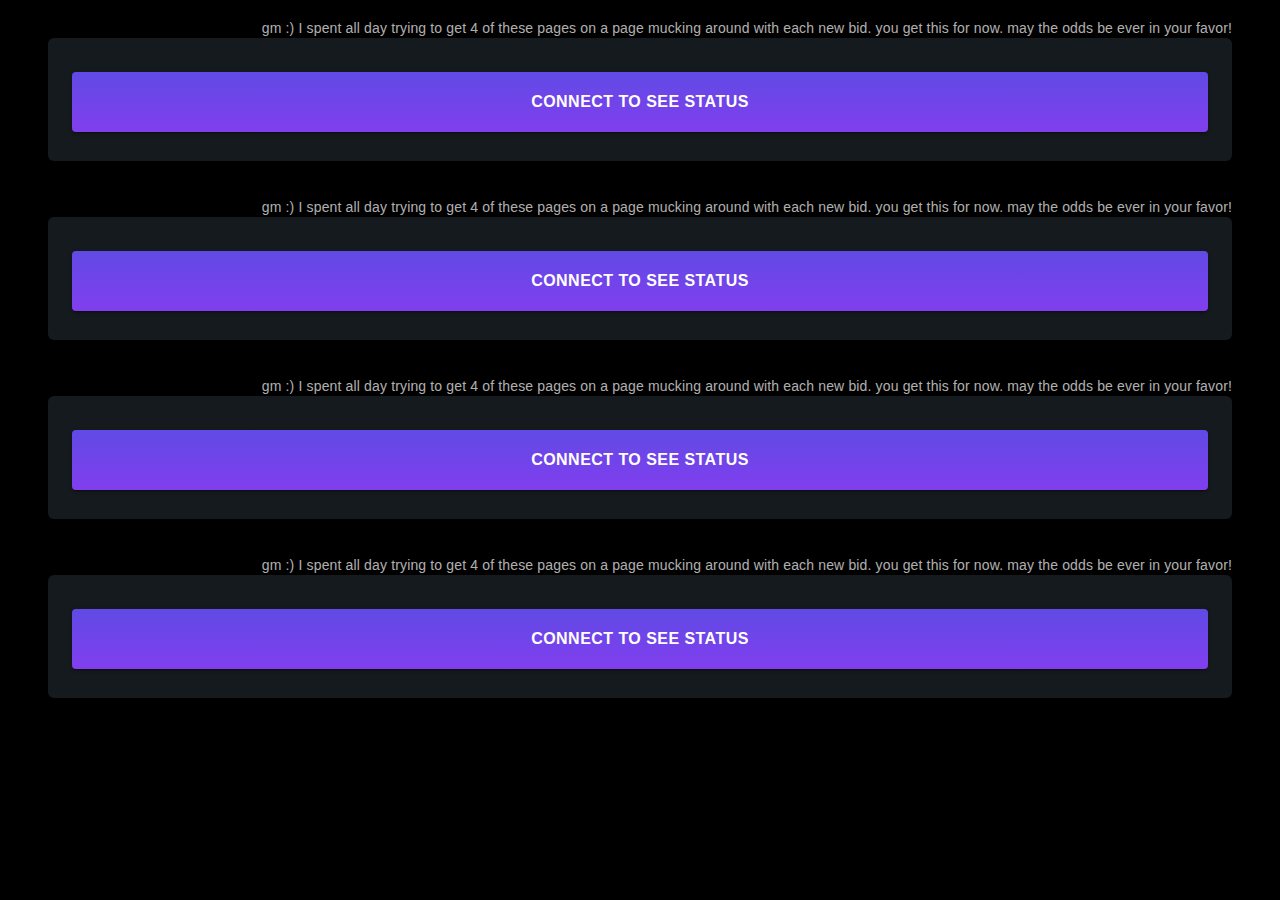
==== index.html @ a137d8b4 "Updates" ====
<!doctype html><html lang="en"><head><meta charset="utf-8"/><link rel="icon" href="/favicon.ico"/><meta name="viewport" content="width=device-width,initial-scale=1"/><meta name="theme-color" content="#000000"/><meta name="description" content="This is a probably fair game. Kinda."/><link rel="apple-touch-icon" href="/logo192.png"/><link rel="manifest" href="/manifest.json"/><title>Fair3d</title><link href="/static/css/main.a207fb29.chunk.css" rel="stylesheet"></head><body><noscript>You need to enable JavaScript to run this app.</noscript><div id="root"></div><script>!function(e){function t(t){for(var n,i,a=t[0],c=t[1],l=t[2],s=0,p=[];s<a.length;s++)i=a[s],Object.prototype.hasOwnProperty.call(o,i)&&o[i]&&p.push(o[i][0]),o[i]=0;for(n in c)Object.prototype.hasOwnProperty.call(c,n)&&(e[n]=c[n]);for(f&&f(t);p.length;)p.shift()();return u.push.apply(u,l||[]),r()}function r(){for(var e,t=0;t<u.length;t++){for(var r=u[t],n=!0,a=1;a<r.length;a++){var c=r[a];0!==o[c]&&(n=!1)}n&&(u.splice(t--,1),e=i(i.s=r[0]))}return e}var n={},o={1:0},u=[];function i(t){if(n[t])return n[t].exports;var r=n[t]={i:t,l:!1,exports:{}};return e[t].call(r.exports,r,r.exports,i),r.l=!0,r.exports}i.e=function(e){var t=[],r=o[e];if(0!==r)if(r)t.push(r[2]);else{var n=new Promise((function(t,n){r=o[e]=[t,n]}));t.push(r[2]=n);var u,a=document.createElement("script");a.charset="utf-8",a.timeout=120,i.nc&&a.setAttribute("nonce",i.nc),a.src=function(e){return i.p+"static/js/"+({}[e]||e)+"."+{3:"3568e2f3"}[e]+".chunk.js"}(e);var c=new Error;u=function(t){a.onerror=a.onload=null,clearTimeout(l);var r=o[e];if(0!==r){if(r){var n=t&&("load"===t.type?"missing":t.type),u=t&&t.target&&t.target.src;c.message="Loading chunk "+e+" failed.\n("+n+": "+u+")",c.name="ChunkLoadError",c.type=n,c.request=u,r[1](c)}o[e]=void 0}};var l=setTimeout((function(){u({type:"timeout",target:a})}),12e4);a.onerror=a.onload=u,document.head.appendChild(a)}return Promise.all(t)},i.m=e,i.c=n,i.d=function(e,t,r){i.o(e,t)||Object.defineProperty(e,t,{enumerable:!0,get:r})},i.r=function(e){"undefined"!=typeof Symbol&&Symbol.toStringTag&&Object.defineProperty(e,Symbol.toStringTag,{value:"Module"}),Object.defineProperty(e,"__esModule",{value:!0})},i.t=function(e,t){if(1&t&&(e=i(e)),8&t)return e;if(4&t&&"object"==typeof e&&e&&e.__esModule)return e;var r=Object.create(null);if(i.r(r),Object.defineProperty(r,"default",{enumerable:!0,value:e}),2&t&&"string"!=typeof e)for(var n in e)i.d(r,n,function(t){return e[t]}.bind(null,n));return r},i.n=function(e){var t=e&&e.__esModule?function(){return e.default}:function(){return e};return i.d(t,"a",t),t},i.o=function(e,t){return Object.prototype.hasOwnProperty.call(e,t)},i.p="/",i.oe=function(e){throw console.error(e),e};var a=this["webpackJsonpcandy-machine-mint"]=this["webpackJsonpcandy-machine-mint"]||[],c=a.push.bind(a);a.push=t,a=a.slice();for(var l=0;l<a.length;l++)t(a[l]);var f=c;r()}([])</script><script src="/static/js/2.6f756c97.chunk.js"></script><script src="/static/js/main.a02b1ab2.chunk.js"></script></body></html>
---- static/css/main.a207fb29.chunk.css ----
body{background:#000;margin:0;font-family:-apple-system,BlinkMacSystemFont,"Segoe UI","Roboto","Oxygen","Ubuntu","Cantarell","Fira Sans","Droid Sans","Helvetica Neue",sans-serif;-webkit-font-smoothing:antialiased;-moz-osx-font-smoothing:grayscale}code{font-family:source-code-pro,Menlo,Monaco,Consolas,"Courier New",monospace}.App,.content{text-align:center}h1{color:#fff;font-size:50px;font-family:"Rubik",sans-serif;line-height:1.4;white-space:nowrap}
/*# sourceMappingURL=main.a207fb29.chunk.css.map */
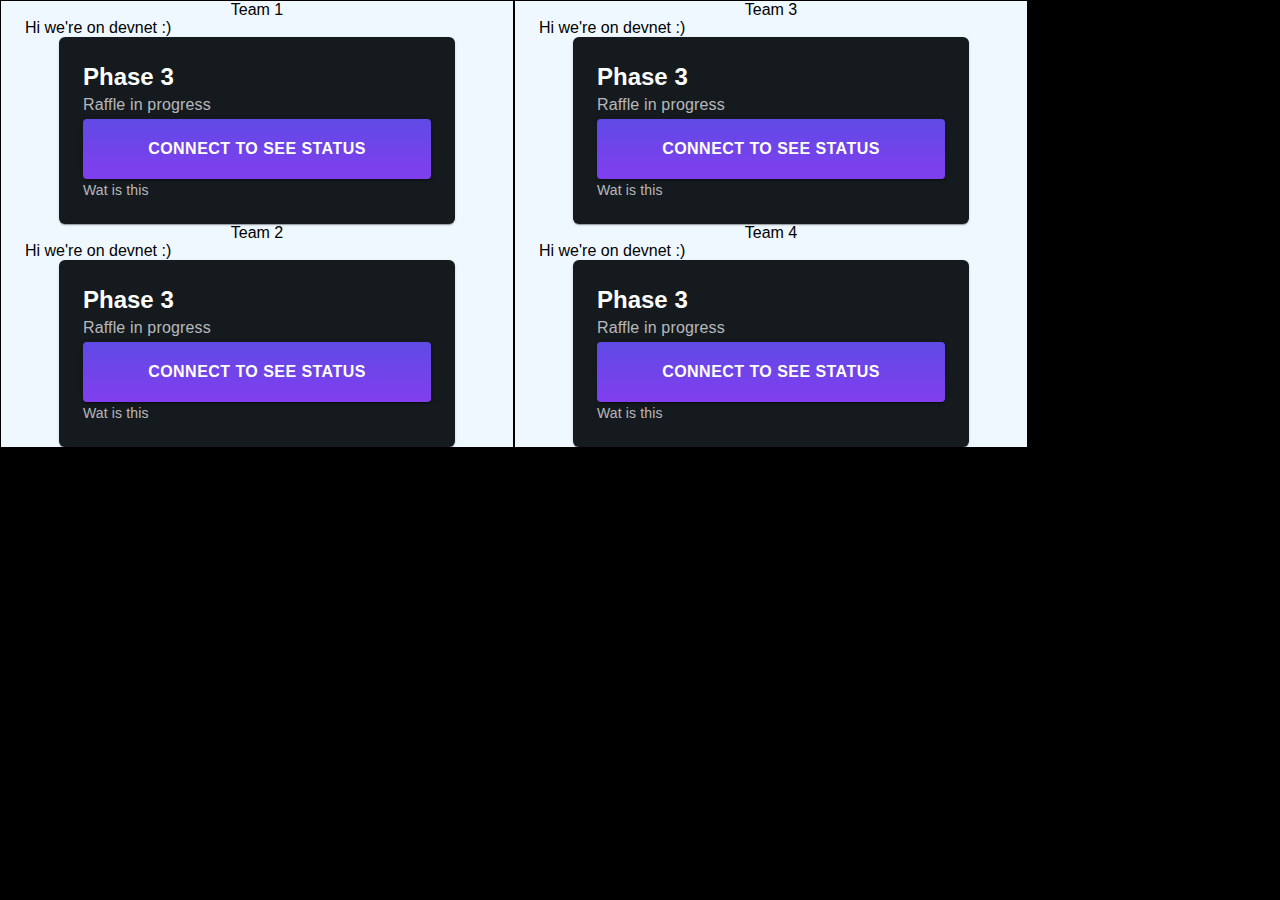
==== commit 3a0a9571: "Updates" ====
--- a/index.html
+++ b/index.html
@@ -1 +1 @@
-<!doctype html><html lang="en"><head><meta charset="utf-8"/><link rel="icon" href="/favicon.ico"/><meta name="viewport" content="width=device-width,initial-scale=1"/><meta name="theme-color" content="#000000"/><meta name="description" content="This is a probably fair game. Kinda."/><link rel="apple-touch-icon" href="/logo192.png"/><link rel="manifest" href="/manifest.json"/><title>Fair3d</title><link href="/static/css/main.a207fb29.chunk.css" rel="stylesheet"></head><body><noscript>You need to enable JavaScript to run this app.</noscript><div id="root"></div><script>!function(e){function t(t){for(var n,i,a=t[0],c=t[1],l=t[2],s=0,p=[];s<a.length;s++)i=a[s],Object.prototype.hasOwnProperty.call(o,i)&&o[i]&&p.push(o[i][0]),o[i]=0;for(n in c)Object.prototype.hasOwnProperty.call(c,n)&&(e[n]=c[n]);for(f&&f(t);p.length;)p.shift()();return u.push.apply(u,l||[]),r()}function r(){for(var e,t=0;t<u.length;t++){for(var r=u[t],n=!0,a=1;a<r.length;a++){var c=r[a];0!==o[c]&&(n=!1)}n&&(u.splice(t--,1),e=i(i.s=r[0]))}return e}var n={},o={1:0},u=[];function i(t){if(n[t])return n[t].exports;var r=n[t]={i:t,l:!1,exports:{}};return e[t].call(r.exports,r,r.exports,i),r.l=!0,r.exports}i.e=function(e){var t=[],r=o[e];if(0!==r)if(r)t.push(r[2]);else{var n=new Promise((function(t,n){r=o[e]=[t,n]}));t.push(r[2]=n);var u,a=document.createElement("script");a.charset="utf-8",a.timeout=120,i.nc&&a.setAttribute("nonce",i.nc),a.src=function(e){return i.p+"static/js/"+({}[e]||e)+"."+{3:"3568e2f3"}[e]+".chunk.js"}(e);var c=new Error;u=function(t){a.onerror=a.onload=null,clearTimeout(l);var r=o[e];if(0!==r){if(r){var n=t&&("load"===t.type?"missing":t.type),u=t&&t.target&&t.target.src;c.message="Loading chunk "+e+" failed.\n("+n+": "+u+")",c.name="ChunkLoadError",c.type=n,c.request=u,r[1](c)}o[e]=void 0}};var l=setTimeout((function(){u({type:"timeout",target:a})}),12e4);a.onerror=a.onload=u,document.head.appendChild(a)}return Promise.all(t)},i.m=e,i.c=n,i.d=function(e,t,r){i.o(e,t)||Object.defineProperty(e,t,{enumerable:!0,get:r})},i.r=function(e){"undefined"!=typeof Symbol&&Symbol.toStringTag&&Object.defineProperty(e,Symbol.toStringTag,{value:"Module"}),Object.defineProperty(e,"__esModule",{value:!0})},i.t=function(e,t){if(1&t&&(e=i(e)),8&t)return e;if(4&t&&"object"==typeof e&&e&&e.__esModule)return e;var r=Object.create(null);if(i.r(r),Object.defineProperty(r,"default",{enumerable:!0,value:e}),2&t&&"string"!=typeof e)for(var n in e)i.d(r,n,function(t){return e[t]}.bind(null,n));return r},i.n=function(e){var t=e&&e.__esModule?function(){return e.default}:function(){return e};return i.d(t,"a",t),t},i.o=function(e,t){return Object.prototype.hasOwnProperty.call(e,t)},i.p="/",i.oe=function(e){throw console.error(e),e};var a=this["webpackJsonpcandy-machine-mint"]=this["webpackJsonpcandy-machine-mint"]||[],c=a.push.bind(a);a.push=t,a=a.slice();for(var l=0;l<a.length;l++)t(a[l]);var f=c;r()}([])</script><script src="/static/js/2.6f756c97.chunk.js"></script><script src="/static/js/main.a02b1ab2.chunk.js"></script></body></html>+<!doctype html><html lang="en"><head><meta charset="utf-8"/><link rel="icon" href="/favicon.ico"/><meta name="viewport" content="width=device-width,initial-scale=1"/><meta name="theme-color" content="#000000"/><meta name="description" content="Web site created using create-react-app"/><link rel="apple-touch-icon" href="/logo192.png"/><link rel="manifest" href="/manifest.json"/><title>React App</title><link href="/static/css/main.809a288d.chunk.css" rel="stylesheet"></head><body><noscript>You need to enable JavaScript to run this app.</noscript><div id="root"></div><script>!function(e){function t(t){for(var n,a,i=t[0],c=t[1],l=t[2],s=0,p=[];s<i.length;s++)a=i[s],Object.prototype.hasOwnProperty.call(o,a)&&o[a]&&p.push(o[a][0]),o[a]=0;for(n in c)Object.prototype.hasOwnProperty.call(c,n)&&(e[n]=c[n]);for(f&&f(t);p.length;)p.shift()();return u.push.apply(u,l||[]),r()}function r(){for(var e,t=0;t<u.length;t++){for(var r=u[t],n=!0,i=1;i<r.length;i++){var c=r[i];0!==o[c]&&(n=!1)}n&&(u.splice(t--,1),e=a(a.s=r[0]))}return e}var n={},o={1:0},u=[];function a(t){if(n[t])return n[t].exports;var r=n[t]={i:t,l:!1,exports:{}};return e[t].call(r.exports,r,r.exports,a),r.l=!0,r.exports}a.e=function(e){var t=[],r=o[e];if(0!==r)if(r)t.push(r[2]);else{var n=new Promise((function(t,n){r=o[e]=[t,n]}));t.push(r[2]=n);var u,i=document.createElement("script");i.charset="utf-8",i.timeout=120,a.nc&&i.setAttribute("nonce",a.nc),i.src=function(e){return a.p+"static/js/"+({}[e]||e)+"."+{3:"5ac6f076"}[e]+".chunk.js"}(e);var c=new Error;u=function(t){i.onerror=i.onload=null,clearTimeout(l);var r=o[e];if(0!==r){if(r){var n=t&&("load"===t.type?"missing":t.type),u=t&&t.target&&t.target.src;c.message="Loading chunk "+e+" failed.\n("+n+": "+u+")",c.name="ChunkLoadError",c.type=n,c.request=u,r[1](c)}o[e]=void 0}};var l=setTimeout((function(){u({type:"timeout",target:i})}),12e4);i.onerror=i.onload=u,document.head.appendChild(i)}return Promise.all(t)},a.m=e,a.c=n,a.d=function(e,t,r){a.o(e,t)||Object.defineProperty(e,t,{enumerable:!0,get:r})},a.r=function(e){"undefined"!=typeof Symbol&&Symbol.toStringTag&&Object.defineProperty(e,Symbol.toStringTag,{value:"Module"}),Object.defineProperty(e,"__esModule",{value:!0})},a.t=function(e,t){if(1&t&&(e=a(e)),8&t)return e;if(4&t&&"object"==typeof e&&e&&e.__esModule)return e;var r=Object.create(null);if(a.r(r),Object.defineProperty(r,"default",{enumerable:!0,value:e}),2&t&&"string"!=typeof e)for(var n in e)a.d(r,n,function(t){return e[t]}.bind(null,n));return r},a.n=function(e){var t=e&&e.__esModule?function(){return e.default}:function(){return e};return a.d(t,"a",t),t},a.o=function(e,t){return Object.prototype.hasOwnProperty.call(e,t)},a.p="/",a.oe=function(e){throw console.error(e),e};var i=this["webpackJsonpcandy-machine-mint"]=this["webpackJsonpcandy-machine-mint"]||[],c=i.push.bind(i);i.push=t,i=i.slice();for(var l=0;l<i.length;l++)t(i[l]);var f=c;r()}([])</script><script src="/static/js/2.ad88b145.chunk.js"></script><script src="/static/js/main.7b5e2a22.chunk.js"></script></body></html>--- a/static/css/main.809a288d.chunk.css
+++ b/static/css/main.809a288d.chunk.css
@@ -0,0 +1,2 @@
+body{background:#000;margin:0;font-family:-apple-system,BlinkMacSystemFont,"Segoe UI","Roboto","Oxygen","Ubuntu","Cantarell","Fira Sans","Droid Sans","Helvetica Neue",sans-serif;-webkit-font-smoothing:antialiased;-moz-osx-font-smoothing:grayscale}code{font-family:source-code-pro,Menlo,Monaco,Consolas,"Courier New",monospace}.App{text-align:center}.container-div{display:inline-block;width:40%;height:30%;border:1px solid #000;background:#f0f8ff;vertical-align:top}
+/*# sourceMappingURL=main.809a288d.chunk.css.map */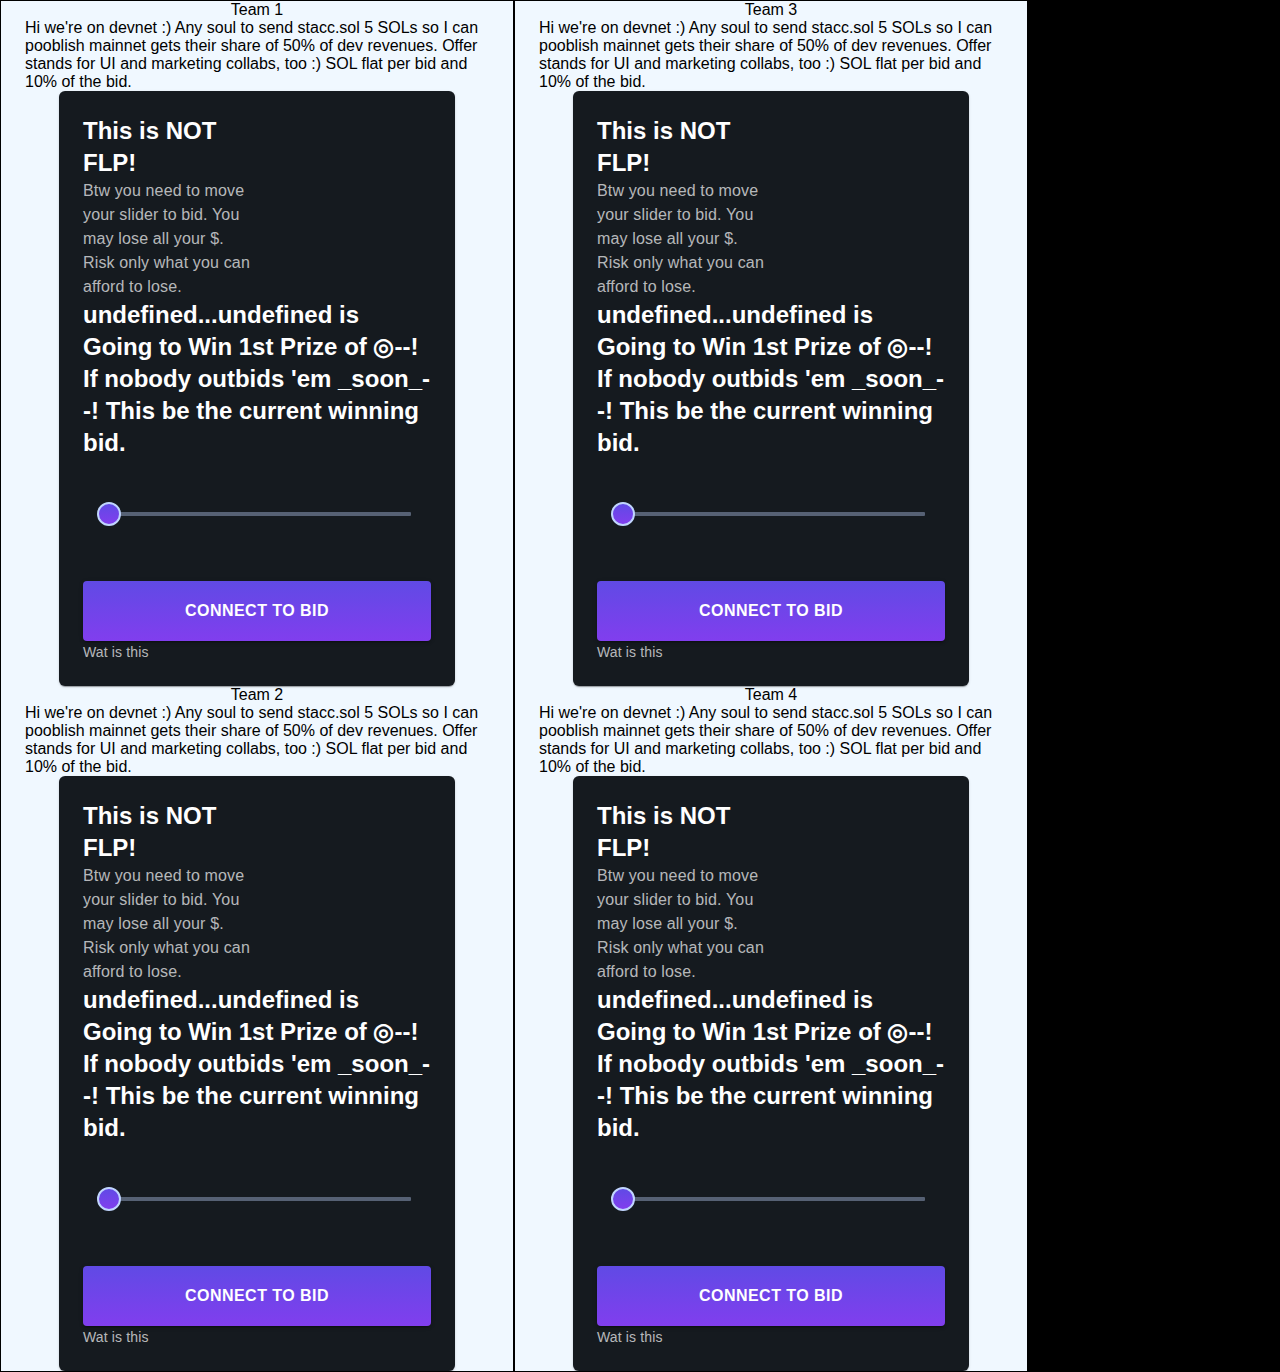
==== commit e6a9afcf: "Updates" ====
--- a/index.html
+++ b/index.html
@@ -1 +1 @@
-<!doctype html><html lang="en"><head><meta charset="utf-8"/><link rel="icon" href="/favicon.ico"/><meta name="viewport" content="width=device-width,initial-scale=1"/><meta name="theme-color" content="#000000"/><meta name="description" content="Web site created using create-react-app"/><link rel="apple-touch-icon" href="/logo192.png"/><link rel="manifest" href="/manifest.json"/><title>React App</title><link href="/static/css/main.809a288d.chunk.css" rel="stylesheet"></head><body><noscript>You need to enable JavaScript to run this app.</noscript><div id="root"></div><script>!function(e){function t(t){for(var n,a,i=t[0],c=t[1],l=t[2],s=0,p=[];s<i.length;s++)a=i[s],Object.prototype.hasOwnProperty.call(o,a)&&o[a]&&p.push(o[a][0]),o[a]=0;for(n in c)Object.prototype.hasOwnProperty.call(c,n)&&(e[n]=c[n]);for(f&&f(t);p.length;)p.shift()();return u.push.apply(u,l||[]),r()}function r(){for(var e,t=0;t<u.length;t++){for(var r=u[t],n=!0,i=1;i<r.length;i++){var c=r[i];0!==o[c]&&(n=!1)}n&&(u.splice(t--,1),e=a(a.s=r[0]))}return e}var n={},o={1:0},u=[];function a(t){if(n[t])return n[t].exports;var r=n[t]={i:t,l:!1,exports:{}};return e[t].call(r.exports,r,r.exports,a),r.l=!0,r.exports}a.e=function(e){var t=[],r=o[e];if(0!==r)if(r)t.push(r[2]);else{var n=new Promise((function(t,n){r=o[e]=[t,n]}));t.push(r[2]=n);var u,i=document.createElement("script");i.charset="utf-8",i.timeout=120,a.nc&&i.setAttribute("nonce",a.nc),i.src=function(e){return a.p+"static/js/"+({}[e]||e)+"."+{3:"5ac6f076"}[e]+".chunk.js"}(e);var c=new Error;u=function(t){i.onerror=i.onload=null,clearTimeout(l);var r=o[e];if(0!==r){if(r){var n=t&&("load"===t.type?"missing":t.type),u=t&&t.target&&t.target.src;c.message="Loading chunk "+e+" failed.\n("+n+": "+u+")",c.name="ChunkLoadError",c.type=n,c.request=u,r[1](c)}o[e]=void 0}};var l=setTimeout((function(){u({type:"timeout",target:i})}),12e4);i.onerror=i.onload=u,document.head.appendChild(i)}return Promise.all(t)},a.m=e,a.c=n,a.d=function(e,t,r){a.o(e,t)||Object.defineProperty(e,t,{enumerable:!0,get:r})},a.r=function(e){"undefined"!=typeof Symbol&&Symbol.toStringTag&&Object.defineProperty(e,Symbol.toStringTag,{value:"Module"}),Object.defineProperty(e,"__esModule",{value:!0})},a.t=function(e,t){if(1&t&&(e=a(e)),8&t)return e;if(4&t&&"object"==typeof e&&e&&e.__esModule)return e;var r=Object.create(null);if(a.r(r),Object.defineProperty(r,"default",{enumerable:!0,value:e}),2&t&&"string"!=typeof e)for(var n in e)a.d(r,n,function(t){return e[t]}.bind(null,n));return r},a.n=function(e){var t=e&&e.__esModule?function(){return e.default}:function(){return e};return a.d(t,"a",t),t},a.o=function(e,t){return Object.prototype.hasOwnProperty.call(e,t)},a.p="/",a.oe=function(e){throw console.error(e),e};var i=this["webpackJsonpcandy-machine-mint"]=this["webpackJsonpcandy-machine-mint"]||[],c=i.push.bind(i);i.push=t,i=i.slice();for(var l=0;l<i.length;l++)t(i[l]);var f=c;r()}([])</script><script src="/static/js/2.ad88b145.chunk.js"></script><script src="/static/js/main.7b5e2a22.chunk.js"></script></body></html>+<!doctype html><html lang="en"><head><meta charset="utf-8"/><link rel="icon" href="/favicon.ico"/><meta name="viewport" content="width=device-width,initial-scale=1"/><meta name="theme-color" content="#000000"/><meta name="description" content="Web site created using create-react-app"/><link rel="apple-touch-icon" href="/logo192.png"/><link rel="manifest" href="/manifest.json"/><title>React App</title><link href="/static/css/main.809a288d.chunk.css" rel="stylesheet"></head><body><noscript>You need to enable JavaScript to run this app.</noscript><div id="root"></div><script>!function(e){function t(t){for(var n,a,i=t[0],c=t[1],l=t[2],s=0,p=[];s<i.length;s++)a=i[s],Object.prototype.hasOwnProperty.call(o,a)&&o[a]&&p.push(o[a][0]),o[a]=0;for(n in c)Object.prototype.hasOwnProperty.call(c,n)&&(e[n]=c[n]);for(f&&f(t);p.length;)p.shift()();return u.push.apply(u,l||[]),r()}function r(){for(var e,t=0;t<u.length;t++){for(var r=u[t],n=!0,i=1;i<r.length;i++){var c=r[i];0!==o[c]&&(n=!1)}n&&(u.splice(t--,1),e=a(a.s=r[0]))}return e}var n={},o={1:0},u=[];function a(t){if(n[t])return n[t].exports;var r=n[t]={i:t,l:!1,exports:{}};return e[t].call(r.exports,r,r.exports,a),r.l=!0,r.exports}a.e=function(e){var t=[],r=o[e];if(0!==r)if(r)t.push(r[2]);else{var n=new Promise((function(t,n){r=o[e]=[t,n]}));t.push(r[2]=n);var u,i=document.createElement("script");i.charset="utf-8",i.timeout=120,a.nc&&i.setAttribute("nonce",a.nc),i.src=function(e){return a.p+"static/js/"+({}[e]||e)+"."+{3:"5ac6f076"}[e]+".chunk.js"}(e);var c=new Error;u=function(t){i.onerror=i.onload=null,clearTimeout(l);var r=o[e];if(0!==r){if(r){var n=t&&("load"===t.type?"missing":t.type),u=t&&t.target&&t.target.src;c.message="Loading chunk "+e+" failed.\n("+n+": "+u+")",c.name="ChunkLoadError",c.type=n,c.request=u,r[1](c)}o[e]=void 0}};var l=setTimeout((function(){u({type:"timeout",target:i})}),12e4);i.onerror=i.onload=u,document.head.appendChild(i)}return Promise.all(t)},a.m=e,a.c=n,a.d=function(e,t,r){a.o(e,t)||Object.defineProperty(e,t,{enumerable:!0,get:r})},a.r=function(e){"undefined"!=typeof Symbol&&Symbol.toStringTag&&Object.defineProperty(e,Symbol.toStringTag,{value:"Module"}),Object.defineProperty(e,"__esModule",{value:!0})},a.t=function(e,t){if(1&t&&(e=a(e)),8&t)return e;if(4&t&&"object"==typeof e&&e&&e.__esModule)return e;var r=Object.create(null);if(a.r(r),Object.defineProperty(r,"default",{enumerable:!0,value:e}),2&t&&"string"!=typeof e)for(var n in e)a.d(r,n,function(t){return e[t]}.bind(null,n));return r},a.n=function(e){var t=e&&e.__esModule?function(){return e.default}:function(){return e};return a.d(t,"a",t),t},a.o=function(e,t){return Object.prototype.hasOwnProperty.call(e,t)},a.p="/",a.oe=function(e){throw console.error(e),e};var i=this["webpackJsonpcandy-machine-mint"]=this["webpackJsonpcandy-machine-mint"]||[],c=i.push.bind(i);i.push=t,i=i.slice();for(var l=0;l<i.length;l++)t(i[l]);var f=c;r()}([])</script><script src="/static/js/2.9b7a5453.chunk.js"></script><script src="/static/js/main.a86e660a.chunk.js"></script></body></html>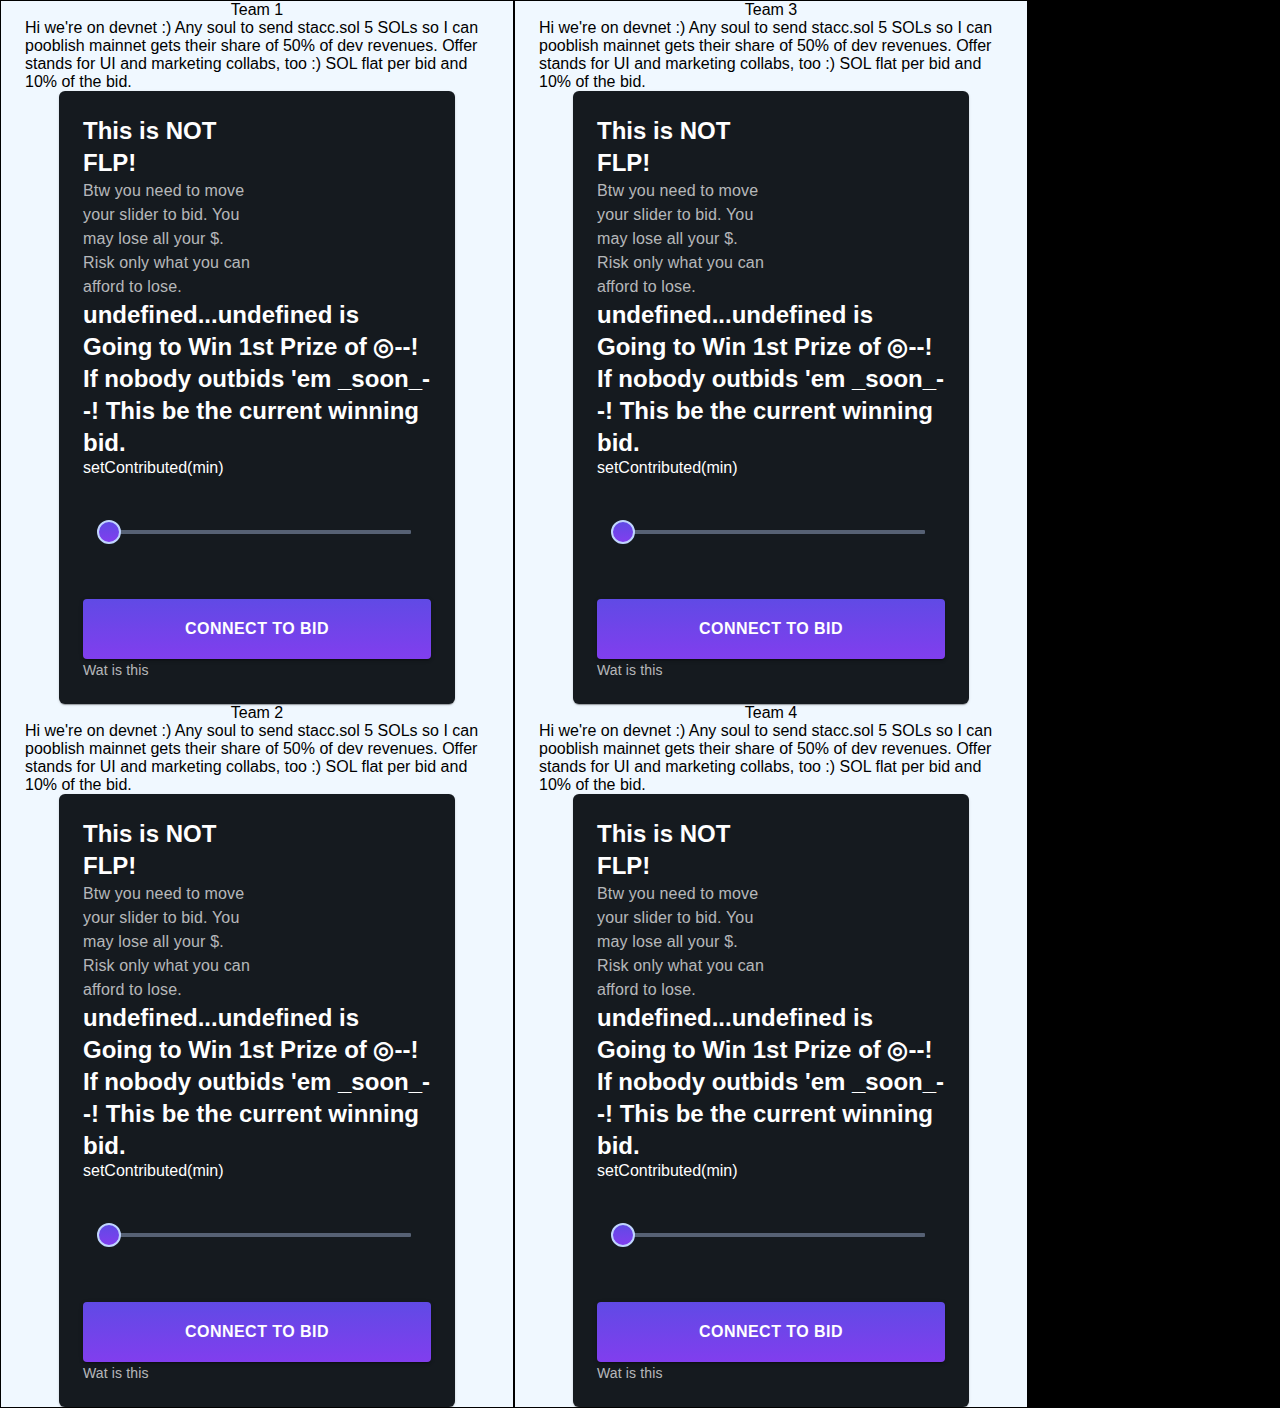
==== commit a36be4c6: "Updates" ====
--- a/index.html
+++ b/index.html
@@ -1 +1 @@
-<!doctype html><html lang="en"><head><meta charset="utf-8"/><link rel="icon" href="/favicon.ico"/><meta name="viewport" content="width=device-width,initial-scale=1"/><meta name="theme-color" content="#000000"/><meta name="description" content="Web site created using create-react-app"/><link rel="apple-touch-icon" href="/logo192.png"/><link rel="manifest" href="/manifest.json"/><title>React App</title><link href="/static/css/main.809a288d.chunk.css" rel="stylesheet"></head><body><noscript>You need to enable JavaScript to run this app.</noscript><div id="root"></div><script>!function(e){function t(t){for(var n,a,i=t[0],c=t[1],l=t[2],s=0,p=[];s<i.length;s++)a=i[s],Object.prototype.hasOwnProperty.call(o,a)&&o[a]&&p.push(o[a][0]),o[a]=0;for(n in c)Object.prototype.hasOwnProperty.call(c,n)&&(e[n]=c[n]);for(f&&f(t);p.length;)p.shift()();return u.push.apply(u,l||[]),r()}function r(){for(var e,t=0;t<u.length;t++){for(var r=u[t],n=!0,i=1;i<r.length;i++){var c=r[i];0!==o[c]&&(n=!1)}n&&(u.splice(t--,1),e=a(a.s=r[0]))}return e}var n={},o={1:0},u=[];function a(t){if(n[t])return n[t].exports;var r=n[t]={i:t,l:!1,exports:{}};return e[t].call(r.exports,r,r.exports,a),r.l=!0,r.exports}a.e=function(e){var t=[],r=o[e];if(0!==r)if(r)t.push(r[2]);else{var n=new Promise((function(t,n){r=o[e]=[t,n]}));t.push(r[2]=n);var u,i=document.createElement("script");i.charset="utf-8",i.timeout=120,a.nc&&i.setAttribute("nonce",a.nc),i.src=function(e){return a.p+"static/js/"+({}[e]||e)+"."+{3:"5ac6f076"}[e]+".chunk.js"}(e);var c=new Error;u=function(t){i.onerror=i.onload=null,clearTimeout(l);var r=o[e];if(0!==r){if(r){var n=t&&("load"===t.type?"missing":t.type),u=t&&t.target&&t.target.src;c.message="Loading chunk "+e+" failed.\n("+n+": "+u+")",c.name="ChunkLoadError",c.type=n,c.request=u,r[1](c)}o[e]=void 0}};var l=setTimeout((function(){u({type:"timeout",target:i})}),12e4);i.onerror=i.onload=u,document.head.appendChild(i)}return Promise.all(t)},a.m=e,a.c=n,a.d=function(e,t,r){a.o(e,t)||Object.defineProperty(e,t,{enumerable:!0,get:r})},a.r=function(e){"undefined"!=typeof Symbol&&Symbol.toStringTag&&Object.defineProperty(e,Symbol.toStringTag,{value:"Module"}),Object.defineProperty(e,"__esModule",{value:!0})},a.t=function(e,t){if(1&t&&(e=a(e)),8&t)return e;if(4&t&&"object"==typeof e&&e&&e.__esModule)return e;var r=Object.create(null);if(a.r(r),Object.defineProperty(r,"default",{enumerable:!0,value:e}),2&t&&"string"!=typeof e)for(var n in e)a.d(r,n,function(t){return e[t]}.bind(null,n));return r},a.n=function(e){var t=e&&e.__esModule?function(){return e.default}:function(){return e};return a.d(t,"a",t),t},a.o=function(e,t){return Object.prototype.hasOwnProperty.call(e,t)},a.p="/",a.oe=function(e){throw console.error(e),e};var i=this["webpackJsonpcandy-machine-mint"]=this["webpackJsonpcandy-machine-mint"]||[],c=i.push.bind(i);i.push=t,i=i.slice();for(var l=0;l<i.length;l++)t(i[l]);var f=c;r()}([])</script><script src="/static/js/2.9b7a5453.chunk.js"></script><script src="/static/js/main.a86e660a.chunk.js"></script></body></html>+<!doctype html><html lang="en"><head><meta charset="utf-8"/><link rel="icon" href="/favicon.ico"/><meta name="viewport" content="width=device-width,initial-scale=1"/><meta name="theme-color" content="#000000"/><meta name="description" content="Web site created using create-react-app"/><link rel="apple-touch-icon" href="/logo192.png"/><link rel="manifest" href="/manifest.json"/><title>React App</title><link href="/static/css/main.809a288d.chunk.css" rel="stylesheet"></head><body><noscript>You need to enable JavaScript to run this app.</noscript><div id="root"></div><script>!function(e){function t(t){for(var n,a,i=t[0],c=t[1],l=t[2],s=0,p=[];s<i.length;s++)a=i[s],Object.prototype.hasOwnProperty.call(o,a)&&o[a]&&p.push(o[a][0]),o[a]=0;for(n in c)Object.prototype.hasOwnProperty.call(c,n)&&(e[n]=c[n]);for(f&&f(t);p.length;)p.shift()();return u.push.apply(u,l||[]),r()}function r(){for(var e,t=0;t<u.length;t++){for(var r=u[t],n=!0,i=1;i<r.length;i++){var c=r[i];0!==o[c]&&(n=!1)}n&&(u.splice(t--,1),e=a(a.s=r[0]))}return e}var n={},o={1:0},u=[];function a(t){if(n[t])return n[t].exports;var r=n[t]={i:t,l:!1,exports:{}};return e[t].call(r.exports,r,r.exports,a),r.l=!0,r.exports}a.e=function(e){var t=[],r=o[e];if(0!==r)if(r)t.push(r[2]);else{var n=new Promise((function(t,n){r=o[e]=[t,n]}));t.push(r[2]=n);var u,i=document.createElement("script");i.charset="utf-8",i.timeout=120,a.nc&&i.setAttribute("nonce",a.nc),i.src=function(e){return a.p+"static/js/"+({}[e]||e)+"."+{3:"5ac6f076"}[e]+".chunk.js"}(e);var c=new Error;u=function(t){i.onerror=i.onload=null,clearTimeout(l);var r=o[e];if(0!==r){if(r){var n=t&&("load"===t.type?"missing":t.type),u=t&&t.target&&t.target.src;c.message="Loading chunk "+e+" failed.\n("+n+": "+u+")",c.name="ChunkLoadError",c.type=n,c.request=u,r[1](c)}o[e]=void 0}};var l=setTimeout((function(){u({type:"timeout",target:i})}),12e4);i.onerror=i.onload=u,document.head.appendChild(i)}return Promise.all(t)},a.m=e,a.c=n,a.d=function(e,t,r){a.o(e,t)||Object.defineProperty(e,t,{enumerable:!0,get:r})},a.r=function(e){"undefined"!=typeof Symbol&&Symbol.toStringTag&&Object.defineProperty(e,Symbol.toStringTag,{value:"Module"}),Object.defineProperty(e,"__esModule",{value:!0})},a.t=function(e,t){if(1&t&&(e=a(e)),8&t)return e;if(4&t&&"object"==typeof e&&e&&e.__esModule)return e;var r=Object.create(null);if(a.r(r),Object.defineProperty(r,"default",{enumerable:!0,value:e}),2&t&&"string"!=typeof e)for(var n in e)a.d(r,n,function(t){return e[t]}.bind(null,n));return r},a.n=function(e){var t=e&&e.__esModule?function(){return e.default}:function(){return e};return a.d(t,"a",t),t},a.o=function(e,t){return Object.prototype.hasOwnProperty.call(e,t)},a.p="/",a.oe=function(e){throw console.error(e),e};var i=this["webpackJsonpcandy-machine-mint"]=this["webpackJsonpcandy-machine-mint"]||[],c=i.push.bind(i);i.push=t,i=i.slice();for(var l=0;l<i.length;l++)t(i[l]);var f=c;r()}([])</script><script src="/static/js/2.9b7a5453.chunk.js"></script><script src="/static/js/main.bff9f24e.chunk.js"></script></body></html>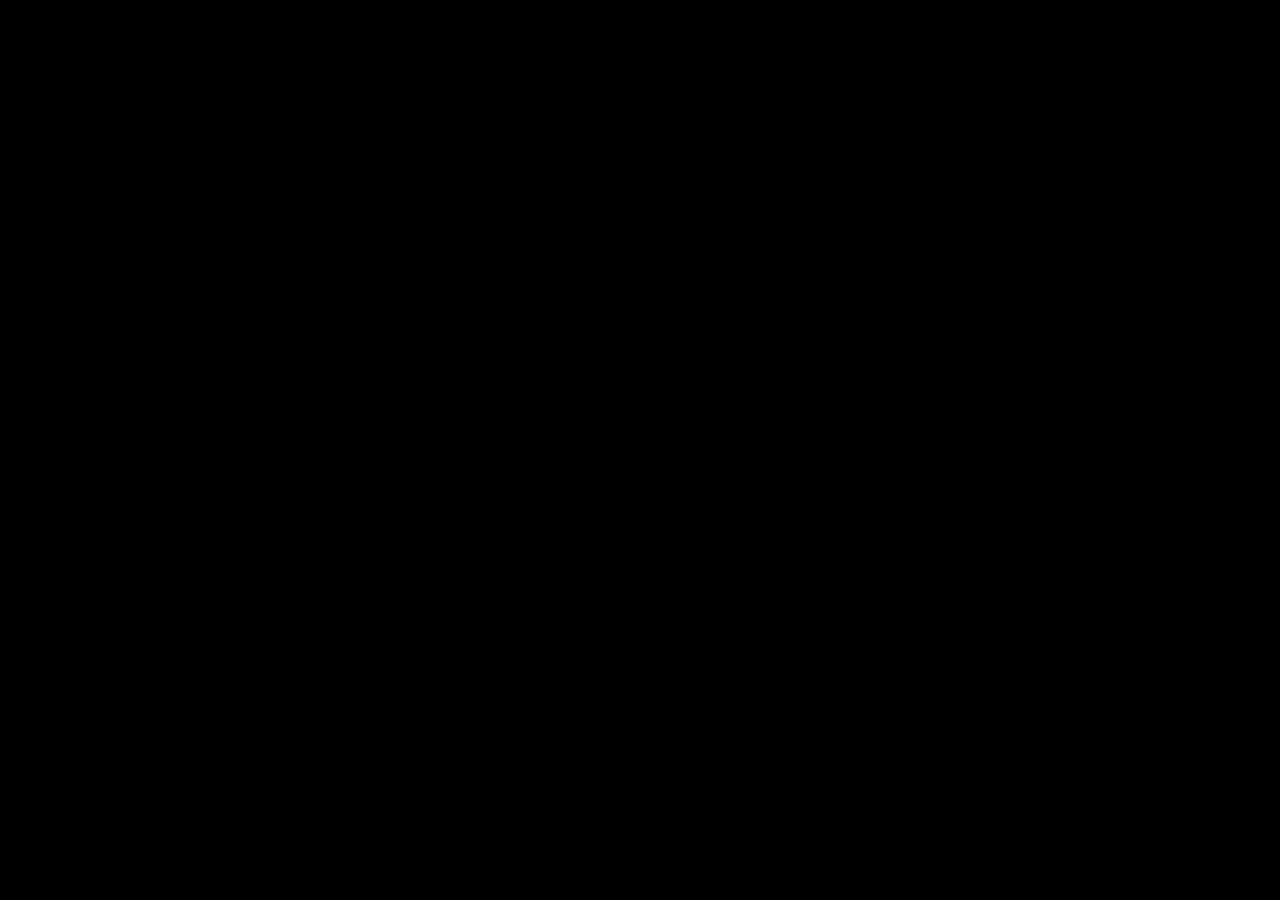
==== commit 9bc61304: "Updates" ====
--- a/index.html
+++ b/index.html
@@ -1 +1 @@
-<!doctype html><html lang="en"><head><meta charset="utf-8"/><link rel="icon" href="/favicon.ico"/><meta name="viewport" content="width=device-width,initial-scale=1"/><meta name="theme-color" content="#000000"/><meta name="description" content="Web site created using create-react-app"/><link rel="apple-touch-icon" href="/logo192.png"/><link rel="manifest" href="/manifest.json"/><title>React App</title><link href="/static/css/main.809a288d.chunk.css" rel="stylesheet"></head><body><noscript>You need to enable JavaScript to run this app.</noscript><div id="root"></div><script>!function(e){function t(t){for(var n,a,i=t[0],c=t[1],l=t[2],s=0,p=[];s<i.length;s++)a=i[s],Object.prototype.hasOwnProperty.call(o,a)&&o[a]&&p.push(o[a][0]),o[a]=0;for(n in c)Object.prototype.hasOwnProperty.call(c,n)&&(e[n]=c[n]);for(f&&f(t);p.length;)p.shift()();return u.push.apply(u,l||[]),r()}function r(){for(var e,t=0;t<u.length;t++){for(var r=u[t],n=!0,i=1;i<r.length;i++){var c=r[i];0!==o[c]&&(n=!1)}n&&(u.splice(t--,1),e=a(a.s=r[0]))}return e}var n={},o={1:0},u=[];function a(t){if(n[t])return n[t].exports;var r=n[t]={i:t,l:!1,exports:{}};return e[t].call(r.exports,r,r.exports,a),r.l=!0,r.exports}a.e=function(e){var t=[],r=o[e];if(0!==r)if(r)t.push(r[2]);else{var n=new Promise((function(t,n){r=o[e]=[t,n]}));t.push(r[2]=n);var u,i=document.createElement("script");i.charset="utf-8",i.timeout=120,a.nc&&i.setAttribute("nonce",a.nc),i.src=function(e){return a.p+"static/js/"+({}[e]||e)+"."+{3:"5ac6f076"}[e]+".chunk.js"}(e);var c=new Error;u=function(t){i.onerror=i.onload=null,clearTimeout(l);var r=o[e];if(0!==r){if(r){var n=t&&("load"===t.type?"missing":t.type),u=t&&t.target&&t.target.src;c.message="Loading chunk "+e+" failed.\n("+n+": "+u+")",c.name="ChunkLoadError",c.type=n,c.request=u,r[1](c)}o[e]=void 0}};var l=setTimeout((function(){u({type:"timeout",target:i})}),12e4);i.onerror=i.onload=u,document.head.appendChild(i)}return Promise.all(t)},a.m=e,a.c=n,a.d=function(e,t,r){a.o(e,t)||Object.defineProperty(e,t,{enumerable:!0,get:r})},a.r=function(e){"undefined"!=typeof Symbol&&Symbol.toStringTag&&Object.defineProperty(e,Symbol.toStringTag,{value:"Module"}),Object.defineProperty(e,"__esModule",{value:!0})},a.t=function(e,t){if(1&t&&(e=a(e)),8&t)return e;if(4&t&&"object"==typeof e&&e&&e.__esModule)return e;var r=Object.create(null);if(a.r(r),Object.defineProperty(r,"default",{enumerable:!0,value:e}),2&t&&"string"!=typeof e)for(var n in e)a.d(r,n,function(t){return e[t]}.bind(null,n));return r},a.n=function(e){var t=e&&e.__esModule?function(){return e.default}:function(){return e};return a.d(t,"a",t),t},a.o=function(e,t){return Object.prototype.hasOwnProperty.call(e,t)},a.p="/",a.oe=function(e){throw console.error(e),e};var i=this["webpackJsonpcandy-machine-mint"]=this["webpackJsonpcandy-machine-mint"]||[],c=i.push.bind(i);i.push=t,i=i.slice();for(var l=0;l<i.length;l++)t(i[l]);var f=c;r()}([])</script><script src="/static/js/2.9b7a5453.chunk.js"></script><script src="/static/js/main.bff9f24e.chunk.js"></script></body></html>+<!doctype html><html lang="en"><head><meta charset="utf-8"/><link rel="icon" href="/favicon.ico"/><meta name="viewport" content="width=device-width,initial-scale=1"/><meta name="theme-color" content="#000000"/><meta name="description" content="Web site created using create-react-app"/><link rel="apple-touch-icon" href="/logo192.png"/><link rel="manifest" href="/manifest.json"/><title>React App</title><link href="/static/css/main.809a288d.chunk.css" rel="stylesheet"></head><body><noscript>You need to enable JavaScript to run this app.</noscript><div id="root"></div><script>!function(e){function t(t){for(var n,a,i=t[0],c=t[1],l=t[2],s=0,p=[];s<i.length;s++)a=i[s],Object.prototype.hasOwnProperty.call(o,a)&&o[a]&&p.push(o[a][0]),o[a]=0;for(n in c)Object.prototype.hasOwnProperty.call(c,n)&&(e[n]=c[n]);for(f&&f(t);p.length;)p.shift()();return u.push.apply(u,l||[]),r()}function r(){for(var e,t=0;t<u.length;t++){for(var r=u[t],n=!0,i=1;i<r.length;i++){var c=r[i];0!==o[c]&&(n=!1)}n&&(u.splice(t--,1),e=a(a.s=r[0]))}return e}var n={},o={1:0},u=[];function a(t){if(n[t])return n[t].exports;var r=n[t]={i:t,l:!1,exports:{}};return e[t].call(r.exports,r,r.exports,a),r.l=!0,r.exports}a.e=function(e){var t=[],r=o[e];if(0!==r)if(r)t.push(r[2]);else{var n=new Promise((function(t,n){r=o[e]=[t,n]}));t.push(r[2]=n);var u,i=document.createElement("script");i.charset="utf-8",i.timeout=120,a.nc&&i.setAttribute("nonce",a.nc),i.src=function(e){return a.p+"static/js/"+({}[e]||e)+"."+{3:"5ac6f076"}[e]+".chunk.js"}(e);var c=new Error;u=function(t){i.onerror=i.onload=null,clearTimeout(l);var r=o[e];if(0!==r){if(r){var n=t&&("load"===t.type?"missing":t.type),u=t&&t.target&&t.target.src;c.message="Loading chunk "+e+" failed.\n("+n+": "+u+")",c.name="ChunkLoadError",c.type=n,c.request=u,r[1](c)}o[e]=void 0}};var l=setTimeout((function(){u({type:"timeout",target:i})}),12e4);i.onerror=i.onload=u,document.head.appendChild(i)}return Promise.all(t)},a.m=e,a.c=n,a.d=function(e,t,r){a.o(e,t)||Object.defineProperty(e,t,{enumerable:!0,get:r})},a.r=function(e){"undefined"!=typeof Symbol&&Symbol.toStringTag&&Object.defineProperty(e,Symbol.toStringTag,{value:"Module"}),Object.defineProperty(e,"__esModule",{value:!0})},a.t=function(e,t){if(1&t&&(e=a(e)),8&t)return e;if(4&t&&"object"==typeof e&&e&&e.__esModule)return e;var r=Object.create(null);if(a.r(r),Object.defineProperty(r,"default",{enumerable:!0,value:e}),2&t&&"string"!=typeof e)for(var n in e)a.d(r,n,function(t){return e[t]}.bind(null,n));return r},a.n=function(e){var t=e&&e.__esModule?function(){return e.default}:function(){return e};return a.d(t,"a",t),t},a.o=function(e,t){return Object.prototype.hasOwnProperty.call(e,t)},a.p="/",a.oe=function(e){throw console.error(e),e};var i=this["webpackJsonpcandy-machine-mint"]=this["webpackJsonpcandy-machine-mint"]||[],c=i.push.bind(i);i.push=t,i=i.slice();for(var l=0;l<i.length;l++)t(i[l]);var f=c;r()}([])</script><script src="/static/js/2.9b7a5453.chunk.js"></script><script src="/static/js/main.3141a7a1.chunk.js"></script></body></html>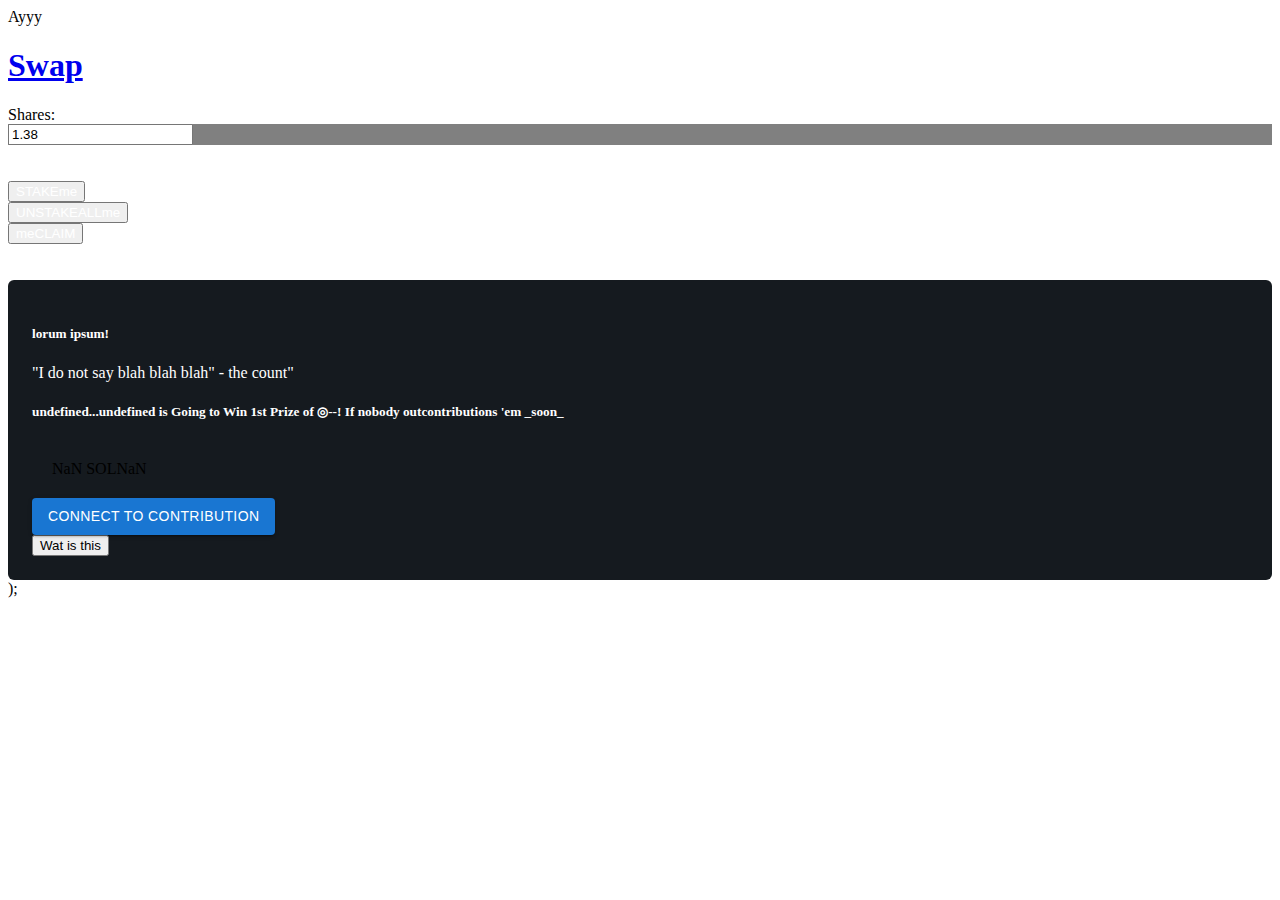
==== commit 590da2ce: "Updates" ====
--- a/index.html
+++ b/index.html
@@ -1 +1 @@
-<!doctype html><html lang="en"><head><meta charset="utf-8"/><link rel="icon" href="/favicon.ico"/><meta name="viewport" content="width=device-width,initial-scale=1"/><meta name="theme-color" content="#000000"/><meta name="description" content="Web site created using create-react-app"/><link rel="apple-touch-icon" href="/logo192.png"/><link rel="manifest" href="/manifest.json"/><title>React App</title><link href="/static/css/main.809a288d.chunk.css" rel="stylesheet"></head><body><noscript>You need to enable JavaScript to run this app.</noscript><div id="root"></div><script>!function(e){function t(t){for(var n,a,i=t[0],c=t[1],l=t[2],s=0,p=[];s<i.length;s++)a=i[s],Object.prototype.hasOwnProperty.call(o,a)&&o[a]&&p.push(o[a][0]),o[a]=0;for(n in c)Object.prototype.hasOwnProperty.call(c,n)&&(e[n]=c[n]);for(f&&f(t);p.length;)p.shift()();return u.push.apply(u,l||[]),r()}function r(){for(var e,t=0;t<u.length;t++){for(var r=u[t],n=!0,i=1;i<r.length;i++){var c=r[i];0!==o[c]&&(n=!1)}n&&(u.splice(t--,1),e=a(a.s=r[0]))}return e}var n={},o={1:0},u=[];function a(t){if(n[t])return n[t].exports;var r=n[t]={i:t,l:!1,exports:{}};return e[t].call(r.exports,r,r.exports,a),r.l=!0,r.exports}a.e=function(e){var t=[],r=o[e];if(0!==r)if(r)t.push(r[2]);else{var n=new Promise((function(t,n){r=o[e]=[t,n]}));t.push(r[2]=n);var u,i=document.createElement("script");i.charset="utf-8",i.timeout=120,a.nc&&i.setAttribute("nonce",a.nc),i.src=function(e){return a.p+"static/js/"+({}[e]||e)+"."+{3:"5ac6f076"}[e]+".chunk.js"}(e);var c=new Error;u=function(t){i.onerror=i.onload=null,clearTimeout(l);var r=o[e];if(0!==r){if(r){var n=t&&("load"===t.type?"missing":t.type),u=t&&t.target&&t.target.src;c.message="Loading chunk "+e+" failed.\n("+n+": "+u+")",c.name="ChunkLoadError",c.type=n,c.request=u,r[1](c)}o[e]=void 0}};var l=setTimeout((function(){u({type:"timeout",target:i})}),12e4);i.onerror=i.onload=u,document.head.appendChild(i)}return Promise.all(t)},a.m=e,a.c=n,a.d=function(e,t,r){a.o(e,t)||Object.defineProperty(e,t,{enumerable:!0,get:r})},a.r=function(e){"undefined"!=typeof Symbol&&Symbol.toStringTag&&Object.defineProperty(e,Symbol.toStringTag,{value:"Module"}),Object.defineProperty(e,"__esModule",{value:!0})},a.t=function(e,t){if(1&t&&(e=a(e)),8&t)return e;if(4&t&&"object"==typeof e&&e&&e.__esModule)return e;var r=Object.create(null);if(a.r(r),Object.defineProperty(r,"default",{enumerable:!0,value:e}),2&t&&"string"!=typeof e)for(var n in e)a.d(r,n,function(t){return e[t]}.bind(null,n));return r},a.n=function(e){var t=e&&e.__esModule?function(){return e.default}:function(){return e};return a.d(t,"a",t),t},a.o=function(e,t){return Object.prototype.hasOwnProperty.call(e,t)},a.p="/",a.oe=function(e){throw console.error(e),e};var i=this["webpackJsonpcandy-machine-mint"]=this["webpackJsonpcandy-machine-mint"]||[],c=i.push.bind(i);i.push=t,i=i.slice();for(var l=0;l<i.length;l++)t(i[l]);var f=c;r()}([])</script><script src="/static/js/2.9b7a5453.chunk.js"></script><script src="/static/js/main.3141a7a1.chunk.js"></script></body></html>+<!DOCTYPE html><html><head><meta charSet="utf-8"/><meta name="viewport" content="width=device-width"/><meta name="next-head-count" content="2"/><link rel="preload" href="/_next/static/css/3c2849f6e076e026.css" as="style"/><link rel="stylesheet" href="/_next/static/css/3c2849f6e076e026.css" data-n-g=""/><noscript data-n-css=""></noscript><script defer="" nomodule="" src="/_next/static/chunks/polyfills-5cd94c89d3acac5f.js"></script><script src="/_next/static/chunks/webpack-5ea6a38eb086acfd.js" defer=""></script><script src="/_next/static/chunks/framework-dc33c0b5493501f0.js" defer=""></script><script src="/_next/static/chunks/main-c4f520d698d32637.js" defer=""></script><script src="/_next/static/chunks/pages/_app-6ec769e39d552c20.js" defer=""></script><script src="/_next/static/chunks/pages/index-50d991060439ce4c.js" defer=""></script><script src="/_next/static/JI4UR-kSf0IUyXEAF-s80/_buildManifest.js" defer=""></script><script src="/_next/static/JI4UR-kSf0IUyXEAF-s80/_ssgManifest.js" defer=""></script><script src="/_next/static/JI4UR-kSf0IUyXEAF-s80/_middlewareManifest.js" defer=""></script></head><body><div id="__next" data-reactroot=""><div><canvas style="width:100vw;height:100vh;position:absolute;z-index:1;top:0;left:0"></canvas><div class="MuiContainer-root MuiContainer-maxWidthLg" style="margin-top:0"><div>Ayyy</div><a class="MuiTypography-root MuiLink-root MuiLink-underlineHover MuiTypography-colorPrimary" href="/swap"><h1>Swap</h1></a>Shares:<br/><div class="MuiInputBase-root MuiInput-root MuiInput-underline" style="color:white;background-color:grey"><input type="text" value="1.38" class="MuiInputBase-input MuiInput-input"/></div><br/><br/><button class="MuiButtonBase-root MuiButton-root MuiButton-text" tabindex="0" type="submit" style="color:white"><span class="MuiButton-label">STAKEme</span></button><br/><button class="MuiButtonBase-root MuiButton-root MuiButton-text" tabindex="0" type="submit" style="color:white"><span class="MuiButton-label">UNSTAKEALLme</span></button><br/><button class="MuiButtonBase-root MuiButton-root MuiButton-text" tabindex="0" type="submit" style="color:white"><span class="MuiButton-label">meCLAIM</span></button><br/><br/><br/><div class="MuiContainer-root MuiContainer-maxWidthXs" style="position:relative"><div class="MuiPaper-root MuiPaper-elevation1 MuiPaper-rounded" style="padding:24px;background-color:#151A1F;border-radius:6px"><div class="MuiGrid-root MuiGrid-container MuiGrid-direction-xs-column MuiGrid-justify-content-xs-center"><div style="color:white"><div class="MuiGrid-root MuiGrid-container MuiGrid-justify-content-xs-center"><div class="MuiGrid-root MuiGrid-direction-xs-column MuiGrid-justify-content-xs-center MuiGrid-grid-xs-6"><h5 class="MuiTypography-root MuiTypography-h5" style="font-weight:600">lorum ipsum!</h5><p class="MuiTypography-root MuiTypography-body1 MuiTypography-colorTextSecondary">&quot;I do not say blah blah blah&quot; - the count&quot;</p></div><div class="MuiGrid-root MuiGrid-container MuiGrid-justify-content-xs-flex-end MuiGrid-grid-xs-6"></div></div><h5 class="MuiTypography-root MuiTypography-h5" style="font-weight:900">undefined...undefined<!-- --> <!-- -->is Going to Win 1st Prize of ◎<!-- -->--<!-- -->! If nobody outcontributions &#x27;em _soon_</h5></div><div class="MuiGrid-root" style="margin-top:40px;margin-bottom:20px"><span class="MuiSlider-root MuiSlider-colorPrimary sc-hKMtZM CNMUg MuiSlider-marked" style="width:calc(100% - 40px);margin-left:20px;height:30px"><span class="MuiSlider-rail"></span><span class="MuiSlider-track" style="left:NaN%;width:NaN%"></span><input type="hidden" value="NaN"/><span style="left:NaN%" data-index="0" class="MuiSlider-mark"></span><span aria-hidden="true" data-index="0" style="left:NaN%" class="MuiSlider-markLabel">NaN SOL</span><span class="MuiSlider-thumb MuiSlider-thumbColorPrimary jss4" tabindex="0" role="slider" style="left:NaN%" data-index="0" aria-orientation="horizontal" aria-valuemax="NaN" aria-valuemin="NaN" aria-valuenow="NaN"><span class="jss6 MuiSlider-valueLabel"><span class="jss7"><span class="jss8">NaN</span></span></span></span></span></div><style data-emotion="css 1hxq67s">.css-1hxq67s{font-family:"Roboto","Helvetica","Arial",sans-serif;font-weight:500;font-size:0.875rem;line-height:1.75;letter-spacing:0.02857em;text-transform:uppercase;min-width:64px;padding:6px 16px;border-radius:4px;-webkit-transition:background-color 250ms cubic-bezier(0.4, 0, 0.2, 1) 0ms,box-shadow 250ms cubic-bezier(0.4, 0, 0.2, 1) 0ms,border-color 250ms cubic-bezier(0.4, 0, 0.2, 1) 0ms,color 250ms cubic-bezier(0.4, 0, 0.2, 1) 0ms;transition:background-color 250ms cubic-bezier(0.4, 0, 0.2, 1) 0ms,box-shadow 250ms cubic-bezier(0.4, 0, 0.2, 1) 0ms,border-color 250ms cubic-bezier(0.4, 0, 0.2, 1) 0ms,color 250ms cubic-bezier(0.4, 0, 0.2, 1) 0ms;color:#fff;background-color:#1976d2;box-shadow:0px 3px 1px -2px rgba(0,0,0,0.2),0px 2px 2px 0px rgba(0,0,0,0.14),0px 1px 5px 0px rgba(0,0,0,0.12);}.css-1hxq67s:hover{-webkit-text-decoration:none;text-decoration:none;background-color:#1565c0;box-shadow:0px 2px 4px -1px rgba(0,0,0,0.2),0px 4px 5px 0px rgba(0,0,0,0.14),0px 1px 10px 0px rgba(0,0,0,0.12);}@media (hover: none){.css-1hxq67s:hover{background-color:#1976d2;}}.css-1hxq67s:active{box-shadow:0px 5px 5px -3px rgba(0,0,0,0.2),0px 8px 10px 1px rgba(0,0,0,0.14),0px 3px 14px 2px rgba(0,0,0,0.12);}.css-1hxq67s.Mui-focusVisible{box-shadow:0px 3px 5px -1px rgba(0,0,0,0.2),0px 6px 10px 0px rgba(0,0,0,0.14),0px 1px 18px 0px rgba(0,0,0,0.12);}.css-1hxq67s.Mui-disabled{color:rgba(0, 0, 0, 0.26);box-shadow:none;background-color:rgba(0, 0, 0, 0.12);}</style><style data-emotion="css 1hw9j7s">.css-1hw9j7s{display:-webkit-inline-box;display:-webkit-inline-flex;display:-ms-inline-flexbox;display:inline-flex;-webkit-align-items:center;-webkit-box-align:center;-ms-flex-align:center;align-items:center;-webkit-box-pack:center;-ms-flex-pack:center;-webkit-justify-content:center;justify-content:center;position:relative;box-sizing:border-box;-webkit-tap-highlight-color:transparent;background-color:transparent;outline:0;border:0;margin:0;border-radius:0;padding:0;cursor:pointer;-webkit-user-select:none;-moz-user-select:none;-ms-user-select:none;user-select:none;vertical-align:middle;-moz-appearance:none;-webkit-appearance:none;-webkit-text-decoration:none;text-decoration:none;color:inherit;font-family:"Roboto","Helvetica","Arial",sans-serif;font-weight:500;font-size:0.875rem;line-height:1.75;letter-spacing:0.02857em;text-transform:uppercase;min-width:64px;padding:6px 16px;border-radius:4px;-webkit-transition:background-color 250ms cubic-bezier(0.4, 0, 0.2, 1) 0ms,box-shadow 250ms cubic-bezier(0.4, 0, 0.2, 1) 0ms,border-color 250ms cubic-bezier(0.4, 0, 0.2, 1) 0ms,color 250ms cubic-bezier(0.4, 0, 0.2, 1) 0ms;transition:background-color 250ms cubic-bezier(0.4, 0, 0.2, 1) 0ms,box-shadow 250ms cubic-bezier(0.4, 0, 0.2, 1) 0ms,border-color 250ms cubic-bezier(0.4, 0, 0.2, 1) 0ms,color 250ms cubic-bezier(0.4, 0, 0.2, 1) 0ms;color:#fff;background-color:#1976d2;box-shadow:0px 3px 1px -2px rgba(0,0,0,0.2),0px 2px 2px 0px rgba(0,0,0,0.14),0px 1px 5px 0px rgba(0,0,0,0.12);}.css-1hw9j7s::-moz-focus-inner{border-style:none;}.css-1hw9j7s.Mui-disabled{pointer-events:none;cursor:default;}@media print{.css-1hw9j7s{-webkit-print-color-adjust:exact;color-adjust:exact;}}.css-1hw9j7s:hover{-webkit-text-decoration:none;text-decoration:none;background-color:#1565c0;box-shadow:0px 2px 4px -1px rgba(0,0,0,0.2),0px 4px 5px 0px rgba(0,0,0,0.14),0px 1px 10px 0px rgba(0,0,0,0.12);}@media (hover: none){.css-1hw9j7s:hover{background-color:#1976d2;}}.css-1hw9j7s:active{box-shadow:0px 5px 5px -3px rgba(0,0,0,0.2),0px 8px 10px 1px rgba(0,0,0,0.14),0px 3px 14px 2px rgba(0,0,0,0.12);}.css-1hw9j7s.Mui-focusVisible{box-shadow:0px 3px 5px -1px rgba(0,0,0,0.2),0px 6px 10px 0px rgba(0,0,0,0.14),0px 1px 18px 0px rgba(0,0,0,0.12);}.css-1hw9j7s.Mui-disabled{color:rgba(0, 0, 0, 0.26);box-shadow:none;background-color:rgba(0, 0, 0, 0.12);}</style><button class="MuiButton-root MuiButton-contained MuiButton-containedPrimary MuiButton-sizeMedium MuiButton-containedSizeMedium MuiButtonBase-root sc-bczRLJ lbkPkm css-1hw9j7s" tabindex="0" type="button">Connect<!-- --> <!-- -->to contribution</button><div class="MuiGrid-root MuiGrid-container MuiGrid-justify-content-xs-space-between" color="textSecondary"><button class="MuiTypography-root MuiLink-root MuiLink-underlineHover MuiLink-button MuiTypography-body2 MuiTypography-colorTextSecondary MuiTypography-alignLeft">Wat is this</button></div></div></div></div></div><style data-emotion="css 1y9hnmo">.css-1y9hnmo .MuiDialog-paper{width:320px;margin:0;}.css-1y9hnmo .MuiDialogTitle-root{background-color:#1976d2;display:-webkit-box;display:-webkit-flex;display:-ms-flexbox;display:flex;-webkit-box-pack:justify;-webkit-justify-content:space-between;justify-content:space-between;line-height:40px;}.css-1y9hnmo .MuiDialogTitle-root .MuiIconButton-root{-webkit-flex-shrink:1;-ms-flex-negative:1;flex-shrink:1;padding:8px;margin-right:-8px;color:#9e9e9e;}.css-1y9hnmo .MuiDialogContent-root{padding:0;}.css-1y9hnmo .MuiDialogContent-root .MuiCollapse-root .MuiList-root{background:#212121;}.css-1y9hnmo .MuiDialogContent-root .MuiList-root{background:#212121;padding:0;}.css-1y9hnmo .MuiDialogContent-root .MuiListItem-root{box-shadow:inset 0 1px 0 0 rgba(255, 255, 255, 0.1);padding:0;}.css-1y9hnmo .MuiDialogContent-root .MuiListItem-root:hover{box-shadow:inset 0 1px 0 0 rgba(255, 255, 255, 0.1),0 1px 0 0 rgba(255, 255, 255, 0.05);}.css-1y9hnmo .MuiDialogContent-root .MuiListItem-root .MuiButton-endIcon{margin:0;}.css-1y9hnmo .MuiDialogContent-root .MuiListItem-root .MuiButton-root{color:rgba(0, 0, 0, 0.87);-webkit-box-flex:1;-webkit-flex-grow:1;-ms-flex-positive:1;flex-grow:1;-webkit-box-pack:justify;-webkit-justify-content:space-between;justify-content:space-between;padding:8px 24px;font-size:1rem;font-weight:400;}.css-1y9hnmo .MuiDialogContent-root .MuiListItem-root .MuiSvgIcon-root{color:#9e9e9e;}</style><style data-emotion="css b88kor">@media print{.css-b88kor{position:absolute!important;}}.css-b88kor .MuiDialog-paper{width:320px;margin:0;}.css-b88kor .MuiDialogTitle-root{background-color:#1976d2;display:-webkit-box;display:-webkit-flex;display:-ms-flexbox;display:flex;-webkit-box-pack:justify;-webkit-justify-content:space-between;justify-content:space-between;line-height:40px;}.css-b88kor .MuiDialogTitle-root .MuiIconButton-root{-webkit-flex-shrink:1;-ms-flex-negative:1;flex-shrink:1;padding:8px;margin-right:-8px;color:#9e9e9e;}.css-b88kor .MuiDialogContent-root{padding:0;}.css-b88kor .MuiDialogContent-root .MuiCollapse-root .MuiList-root{background:#212121;}.css-b88kor .MuiDialogContent-root .MuiList-root{background:#212121;padding:0;}.css-b88kor .MuiDialogContent-root .MuiListItem-root{box-shadow:inset 0 1px 0 0 rgba(255, 255, 255, 0.1);padding:0;}.css-b88kor .MuiDialogContent-root .MuiListItem-root:hover{box-shadow:inset 0 1px 0 0 rgba(255, 255, 255, 0.1),0 1px 0 0 rgba(255, 255, 255, 0.05);}.css-b88kor .MuiDialogContent-root .MuiListItem-root .MuiButton-endIcon{margin:0;}.css-b88kor .MuiDialogContent-root .MuiListItem-root .MuiButton-root{color:rgba(0, 0, 0, 0.87);-webkit-box-flex:1;-webkit-flex-grow:1;-ms-flex-positive:1;flex-grow:1;-webkit-box-pack:justify;-webkit-justify-content:space-between;justify-content:space-between;padding:8px 24px;font-size:1rem;font-weight:400;}.css-b88kor .MuiDialogContent-root .MuiListItem-root .MuiSvgIcon-root{color:#9e9e9e;}</style>);   </div></div><script id="__NEXT_DATA__" type="application/json">{"props":{"pageProps":{}},"page":"/","query":{},"buildId":"JI4UR-kSf0IUyXEAF-s80","nextExport":true,"autoExport":true,"isFallback":false,"scriptLoader":[]}</script></body></html>